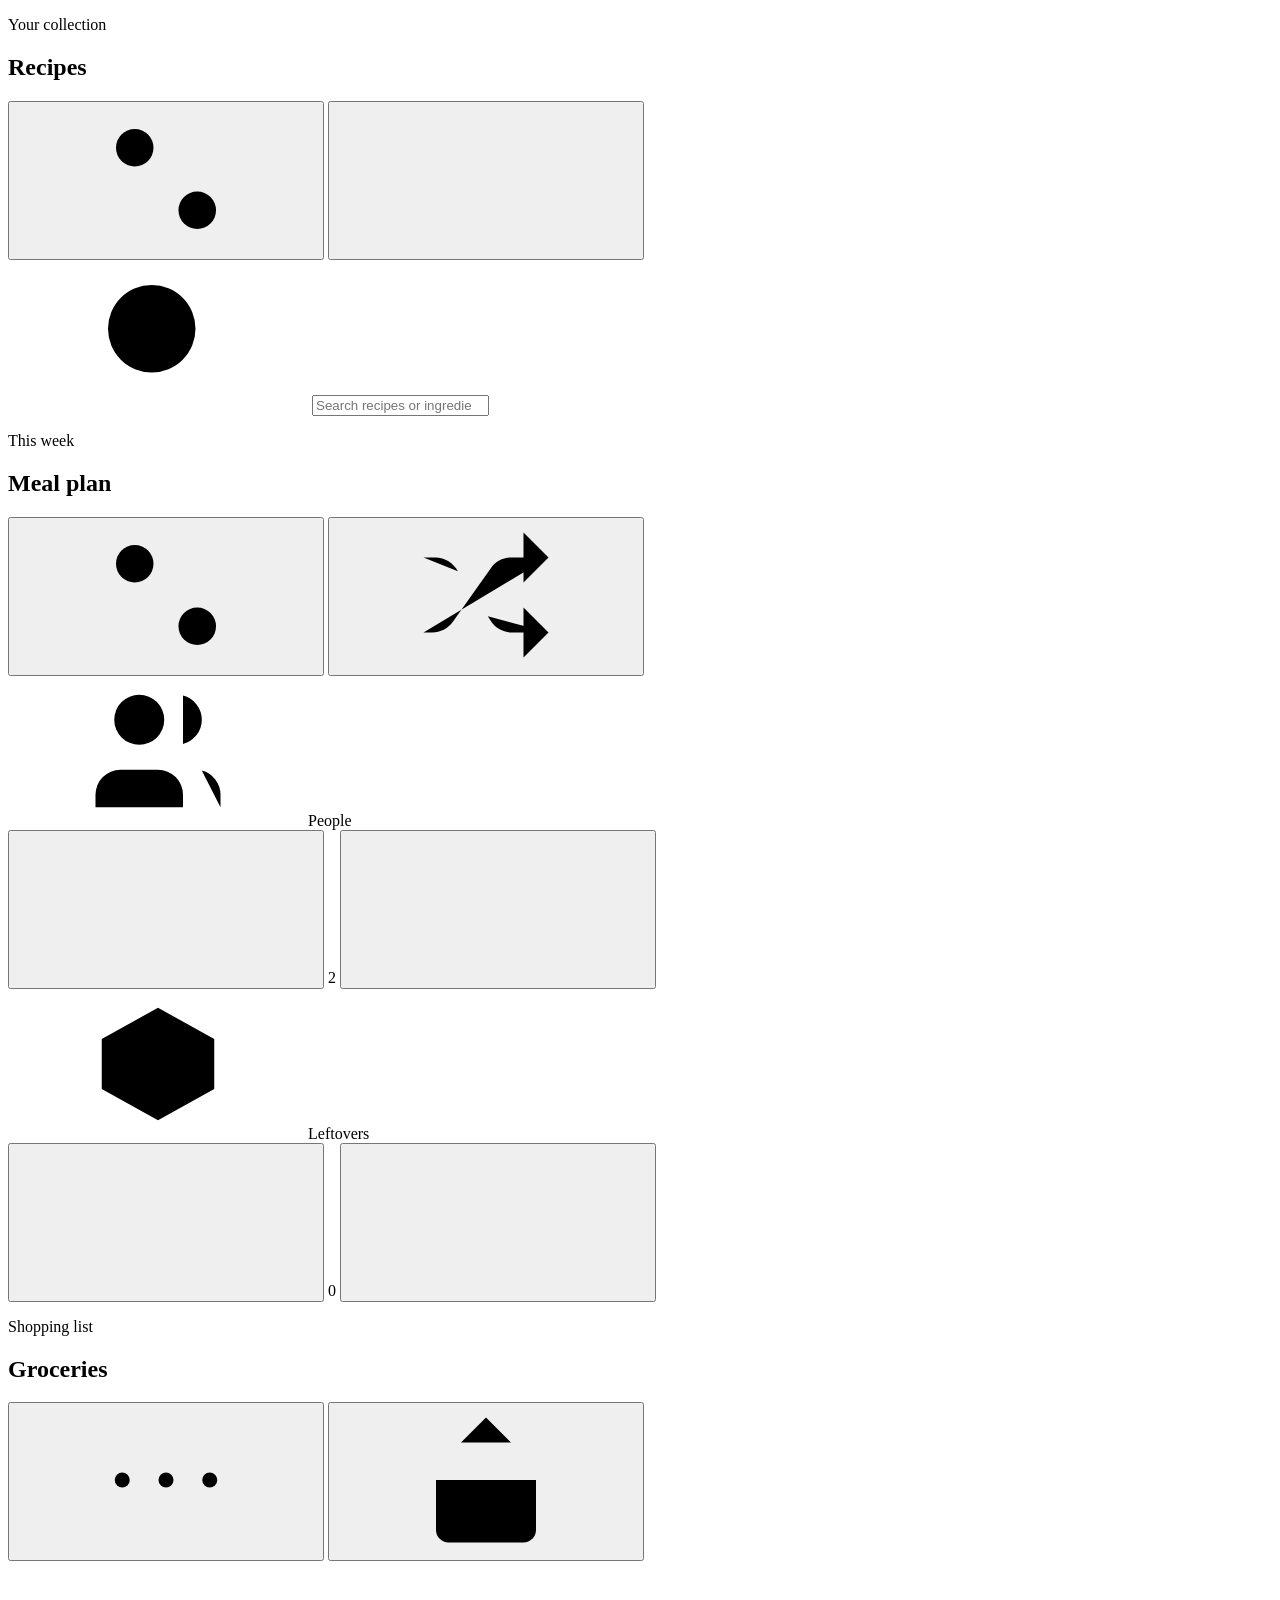
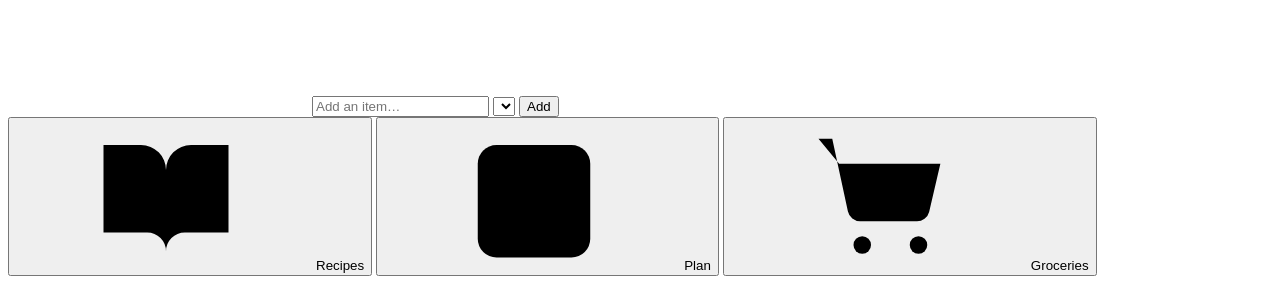
==== meal-planner-v4.0/index.html @ 7a722adb "Meal Planner 4.0: page, manifest, service worker, config" ====
<!doctype html>
<html lang="en">
<head>
<meta charset="utf-8" />
<meta name="viewport" content="width=device-width, initial-scale=1, viewport-fit=cover" />
<meta name="description" content="Weekly meal planner and dynamic grocery list that works offline on your phone." />
<title>Meals</title>

<!-- Installable-app plumbing: lets iOS/Android run this full-screen from the home screen. -->
<link rel="manifest" href="manifest.webmanifest" />
<meta name="theme-color" content="#f7f6f3" media="(prefers-color-scheme: light)" />
<meta name="theme-color" content="#0f0f0e" media="(prefers-color-scheme: dark)" />
<meta name="apple-mobile-web-app-capable" content="yes" />
<meta name="mobile-web-app-capable" content="yes" />
<meta name="apple-mobile-web-app-status-bar-style" content="default" />
<meta name="apple-mobile-web-app-title" content="Meals" />
<link rel="apple-touch-icon" href="icons/apple-touch-icon.png" />
<link rel="icon" href="icons/favicon.svg" type="image/svg+xml" />
<link rel="icon" href="icons/icon-192.png" sizes="192x192" />
<link rel="stylesheet" href="css/styles.css" />
<script>
  // Apply the saved theme before first paint, so dark-mode users never see a white flash.
  try {
    var t = JSON.parse(localStorage.getItem('mealPlanner.ui') || '{}').theme;
    if (t === 'light' || t === 'dark') document.documentElement.dataset.theme = t;
  } catch (e) {}
</script>
</head>
<body>

<!-- Icon set: one sprite, referenced with <use href="#i-name">. Stroke icons, 24px grid. -->
<svg width="0" height="0" style="position:absolute" aria-hidden="true">
  <defs>
    <symbol id="i-plus" viewBox="0 0 24 24"><path d="M5 12h14M12 5v14"/></symbol>
    <symbol id="i-minus" viewBox="0 0 24 24"><path d="M5 12h14"/></symbol>
    <symbol id="i-x" viewBox="0 0 24 24"><path d="M18 6 6 18M6 6l12 12"/></symbol>
    <symbol id="i-check" viewBox="0 0 24 24"><path d="M20 6 9 17l-5-5"/></symbol>
    <symbol id="i-search" viewBox="0 0 24 24"><circle cx="11" cy="11" r="7"/><path d="m20 20-3.5-3.5"/></symbol>
    <symbol id="i-star" viewBox="0 0 24 24"><path d="M12 2.8l2.85 5.78 6.38.93-4.62 4.5 1.09 6.35L12 17.36l-5.7 3 1.09-6.35-4.62-4.5 6.38-.93z"/></symbol>
    <symbol id="i-settings" viewBox="0 0 24 24"><path d="M20 7h-9M14 17H5"/><circle cx="17" cy="17" r="3"/><circle cx="7" cy="7" r="3"/></symbol>
    <symbol id="i-shuffle" viewBox="0 0 24 24"><path d="M2 18h1.4c1.3 0 2.5-.6 3.3-1.7l6.1-8.6c.7-1.1 2-1.7 3.3-1.7H22"/><path d="m18 2 4 4-4 4"/><path d="M2 6h1.9c1.5 0 2.9.9 3.6 2.2"/><path d="M22 18h-5.9c-1.3 0-2.6-.7-3.3-1.8l-.5-.8"/><path d="m18 14 4 4-4 4"/></symbol>
    <symbol id="i-share" viewBox="0 0 24 24"><path d="M4 12v8a2 2 0 0 0 2 2h12a2 2 0 0 0 2-2v-8"/><path d="M16 6l-4-4-4 4"/><path d="M12 2v13"/></symbol>
    <symbol id="i-more" viewBox="0 0 24 24"><circle cx="5" cy="12" r="1.2"/><circle cx="12" cy="12" r="1.2"/><circle cx="19" cy="12" r="1.2"/></symbol>
    <symbol id="i-book" viewBox="0 0 24 24"><path d="M2 4h6a4 4 0 0 1 4 4v13a3 3 0 0 0-3-3H2z"/><path d="M22 4h-6a4 4 0 0 0-4 4v13a3 3 0 0 1 3-3h7z"/></symbol>
    <symbol id="i-calendar" viewBox="0 0 24 24"><rect x="3" y="4" width="18" height="18" rx="3"/><path d="M16 2v4M8 2v4M3 10h18"/></symbol>
    <symbol id="i-cart" viewBox="0 0 24 24"><circle cx="9" cy="20" r="1.4"/><circle cx="18" cy="20" r="1.4"/><path d="M2 3h2.2l2.5 11.6a2 2 0 0 0 2 1.6h9a2 2 0 0 0 2-1.5L21.5 7H5.3"/></symbol>
    <symbol id="i-chevron-down" viewBox="0 0 24 24"><path d="m6 9 6 6 6-6"/></symbol>
    <symbol id="i-chevron-right" viewBox="0 0 24 24"><path d="m9 18 6-6-6-6"/></symbol>
    <symbol id="i-trash" viewBox="0 0 24 24"><path d="M3 6h18M19 6v14a2 2 0 0 1-2 2H7a2 2 0 0 1-2-2V6M8 6V4a2 2 0 0 1 2-2h4a2 2 0 0 1 2 2v2"/></symbol>
    <symbol id="i-edit" viewBox="0 0 24 24"><path d="M17 3a2.85 2.85 0 1 1 4 4L7.5 20.5 2 22l1.5-5.5z"/></symbol>
    <symbol id="i-external" viewBox="0 0 24 24"><path d="M15 3h6v6M10 14 21 3M18 13v6a2 2 0 0 1-2 2H5a2 2 0 0 1-2-2V8a2 2 0 0 1 2-2h6"/></symbol>
    <symbol id="i-play" viewBox="0 0 24 24"><rect x="2" y="5" width="20" height="14" rx="4"/><path d="m10 9 5 3-5 3z"/></symbol>
    <symbol id="i-globe" viewBox="0 0 24 24"><circle cx="12" cy="12" r="10"/><path d="M12 2a14.5 14.5 0 0 0 0 20 14.5 14.5 0 0 0 0-20M2 12h20"/></symbol>
    <symbol id="i-users" viewBox="0 0 24 24"><path d="M16 21v-2a4 4 0 0 0-4-4H6a4 4 0 0 0-4 4v2"/><circle cx="9" cy="7" r="4"/><path d="M22 21v-2a4 4 0 0 0-3-3.87M16 3.13a4 4 0 0 1 0 7.75"/></symbol>
    <symbol id="i-box" viewBox="0 0 24 24"><path d="M21 8 12 3 3 8v8l9 5 9-5z"/><path d="m3 8 9 5 9-5M12 13v8"/></symbol>
    <symbol id="i-copy" viewBox="0 0 24 24"><rect x="8" y="8" width="14" height="14" rx="2"/><path d="M4 16a2 2 0 0 1-2-2V4a2 2 0 0 1 2-2h10a2 2 0 0 1 2 2"/></symbol>
    <symbol id="i-undo" viewBox="0 0 24 24"><path d="M3 12a9 9 0 1 0 9-9 9.75 9.75 0 0 0-6.74 2.74L3 8"/><path d="M3 3v5h5"/></symbol>
    <symbol id="i-eye" viewBox="0 0 24 24"><path d="M2 12s3-7 10-7 10 7 10 7-3 7-10 7S2 12 2 12z"/><circle cx="12" cy="12" r="3"/></symbol>
    <symbol id="i-sun" viewBox="0 0 24 24"><circle cx="12" cy="12" r="4"/><path d="M12 2v2M12 20v2M4.9 4.9l1.4 1.4M17.7 17.7l1.4 1.4M2 12h2M20 12h2M6.3 17.7l-1.4 1.4M19.1 4.9l-1.4 1.4"/></symbol>
    <symbol id="i-download" viewBox="0 0 24 24"><path d="M21 15v4a2 2 0 0 1-2 2H5a2 2 0 0 1-2-2v-4M7 10l5 5 5-5M12 15V3"/></symbol>
    <symbol id="i-upload" viewBox="0 0 24 24"><path d="M21 15v4a2 2 0 0 1-2 2H5a2 2 0 0 1-2-2v-4M17 8l-5-5-5 5M12 3v12"/></symbol>
    <symbol id="i-link" viewBox="0 0 24 24"><path d="M10 13a5 5 0 0 0 7.54.54l3-3a5 5 0 0 0-7.07-7.07l-1.72 1.71"/><path d="M14 11a5 5 0 0 0-7.54-.54l-3 3a5 5 0 0 0 7.07 7.07l1.71-1.71"/></symbol>
    <symbol id="i-arrow-right" viewBox="0 0 24 24"><path d="M5 12h14M12 5l7 7-7 7"/></symbol>
  </defs>
</svg>

<div id="storage-warning" class="banner banner-warn" hidden>
  This browser is blocking storage (private browsing?), so nothing will be saved when you close it.
</div>

<main class="app">

  <!-- ================= RECIPES ================= -->
  <section id="view-recipes" class="view is-active" aria-labelledby="h-recipes">
    <header class="view-head">
      <div class="view-titles">
        <p class="eyebrow" id="recipes-eyebrow">Your collection</p>
        <h1 id="h-recipes">Recipes</h1>
      </div>
      <div class="head-actions">
        <button class="icon-btn" type="button" data-open-settings aria-label="Settings"><svg class="ic"><use href="#i-settings"/></svg></button>
        <button class="icon-btn icon-btn-primary" type="button" id="btn-new-recipe" aria-label="Add a recipe"><svg class="ic"><use href="#i-plus"/></svg></button>
      </div>
    </header>

    <div id="recipes-tools" class="sticky-tools">
      <label class="search">
        <svg class="ic" aria-hidden="true"><use href="#i-search"/></svg>
        <input id="in-search" type="search" placeholder="Search recipes or ingredients" aria-label="Search recipes" autocomplete="off" />
        <button class="search-clear" type="button" aria-label="Clear search" hidden><svg class="ic"><use href="#i-x"/></svg></button>
      </label>
      <div id="catbar" class="chips" role="toolbar" aria-label="Filter by category"></div>
    </div>

    <p id="recipes-count" class="list-caption"></p>
    <div id="recipe-list" class="recipe-list"></div>

    <div id="recipes-empty" class="empty" hidden>
      <div class="empty-art" aria-hidden="true">🥘</div>
      <h2>Start your recipe box</h2>
      <p id="seed-blurb">Load the built-in collection to try the planner straight away, or add your own.</p>
      <div class="stack">
        <button class="btn btn-primary btn-block" type="button" id="btn-seed">Add the built-in recipes</button>
        <button class="btn btn-block" type="button" data-new-recipe>Add my own recipe</button>
      </div>
    </div>
  </section>

  <!-- ================= PLAN ================= -->
  <section id="view-plan" class="view" aria-labelledby="h-plan">
    <header class="view-head">
      <div class="view-titles">
        <p class="eyebrow" id="plan-eyebrow">This week</p>
        <h1 id="h-plan">Meal plan</h1>
      </div>
      <div class="head-actions">
        <button class="icon-btn" type="button" data-open-settings aria-label="Settings"><svg class="ic"><use href="#i-settings"/></svg></button>
        <button class="icon-btn" type="button" id="btn-surprise" aria-label="Pick meals at random"><svg class="ic"><use href="#i-shuffle"/></svg></button>
      </div>
    </header>

    <div class="card portions">
      <div class="portion">
        <span class="portion-label"><svg class="ic ic-sm" aria-hidden="true"><use href="#i-users"/></svg>People</span>
        <div class="stepper" data-stepper="people">
          <button type="button" data-step="-1" aria-label="Fewer people"><svg class="ic"><use href="#i-minus"/></svg></button>
          <output id="out-people" aria-live="polite">2</output>
          <button type="button" data-step="1" aria-label="More people"><svg class="ic"><use href="#i-plus"/></svg></button>
        </div>
      </div>
      <div class="portion">
        <span class="portion-label"><svg class="ic ic-sm" aria-hidden="true"><use href="#i-box"/></svg>Leftovers</span>
        <div class="stepper" data-stepper="extra">
          <button type="button" data-step="-1" aria-label="Fewer spare portions"><svg class="ic"><use href="#i-minus"/></svg></button>
          <output id="out-extra" aria-live="polite">0</output>
          <button type="button" data-step="1" aria-label="More spare portions"><svg class="ic"><use href="#i-plus"/></svg></button>
        </div>
      </div>
      <p class="portions-sum" id="portions-sum"></p>
    </div>

    <div id="plan-days"></div>

    <div id="plan-empty" class="empty empty-compact" hidden>
      <div class="empty-art" aria-hidden="true">🗓️</div>
      <h2>Nothing planned yet</h2>
      <p>Choose a few meals for the week and your grocery list builds itself.</p>
      <div class="stack">
        <button class="btn btn-primary btn-block" type="button" data-open-picker>Choose meals</button>
        <button class="btn btn-block" type="button" data-surprise><svg class="ic ic-sm" aria-hidden="true"><use href="#i-shuffle"/></svg>Surprise me</button>
      </div>
    </div>

    <div id="plan-norecipes" class="empty empty-compact" hidden>
      <div class="empty-art" aria-hidden="true">📖</div>
      <h2>Add some recipes first</h2>
      <p>Your plan is built from the recipes in your collection.</p>
      <button class="btn btn-primary btn-block" type="button" data-go="recipes">Go to recipes</button>
    </div>

    <button class="btn btn-dashed btn-block" type="button" id="btn-add-meals" data-open-picker hidden>
      <svg class="ic ic-sm" aria-hidden="true"><use href="#i-plus"/></svg>Add meals
    </button>

    <button class="cta-card" type="button" id="plan-cta" data-go="list" hidden>
      <span class="cta-icon" aria-hidden="true"><svg class="ic"><use href="#i-cart"/></svg></span>
      <span class="cta-text">
        <span class="cta-title">Grocery list is ready</span>
        <span class="cta-sub" id="plan-cta-sub"></span>
      </span>
      <svg class="ic cta-arrow" aria-hidden="true"><use href="#i-arrow-right"/></svg>
    </button>
  </section>

  <!-- ================= GROCERIES ================= -->
  <section id="view-list" class="view" aria-labelledby="h-list">
    <header class="view-head">
      <div class="view-titles">
        <p class="eyebrow" id="list-eyebrow">Shopping list</p>
        <h1 id="h-list">Groceries</h1>
      </div>
      <div class="head-actions">
        <button class="icon-btn" type="button" id="btn-list-more" aria-label="List options"><svg class="ic"><use href="#i-more"/></svg></button>
        <button class="icon-btn" type="button" id="btn-share" aria-label="Share list"><svg class="ic"><use href="#i-share"/></svg></button>
      </div>
    </header>

    <div id="list-progress" class="card progress-card" hidden>
      <div class="progress-row">
        <div class="ring" id="ring" style="--p:0" role="img" aria-label="Progress">
          <span id="ring-text">0%</span>
        </div>
        <div class="progress-copy">
          <p class="progress-title" id="progress-title"></p>
          <p class="progress-sub" id="progress-sub"></p>
        </div>
      </div>
      <div id="list-legend" class="legend"></div>
    </div>

    <form id="form-quick" class="quick-add" autocomplete="off">
      <svg class="ic" aria-hidden="true"><use href="#i-plus"/></svg>
      <input id="in-quick" type="text" placeholder="Add an item…" aria-label="Add an item to the list" enterkeyhint="done" />
      <select id="in-quick-aisle" aria-label="Aisle"></select>
      <button class="btn btn-primary btn-sm" type="submit">Add</button>
    </form>

    <div id="grocery-list"></div>

    <div id="list-empty" class="empty empty-compact" hidden>
      <div class="empty-art" aria-hidden="true">🛒</div>
      <h2>Your list is empty</h2>
      <p>Plan some meals and every ingredient lands here, merged and sorted by aisle.</p>
      <button class="btn btn-primary btn-block" type="button" data-go="plan">Plan meals</button>
    </div>

    <div id="list-alldone" class="done-banner" hidden>
      <span aria-hidden="true">🎉</span> Everything's in the cart.
      <button class="link" type="button" id="btn-newweek-inline">Start a new week</button>
    </div>
  </section>

</main>

<!-- ================= BOTTOM NAV ================= -->
<nav class="tabbar" aria-label="Main">
  <button class="tab is-active" type="button" data-tab="recipes" aria-current="page">
    <svg class="ic"><use href="#i-book"/></svg><span>Recipes</span>
  </button>
  <button class="tab" type="button" data-tab="plan">
    <span class="tab-icon"><svg class="ic"><use href="#i-calendar"/></svg><span class="badge" id="badge-plan" hidden></span></span><span>Plan</span>
  </button>
  <button class="tab" type="button" data-tab="list">
    <span class="tab-icon"><svg class="ic"><use href="#i-cart"/></svg><span class="badge" id="badge-list" hidden></span></span><span>Groceries</span>
  </button>
</nav>

<!-- ================= SHEETS ================= -->

<!-- Recipe detail -->
<dialog tabindex="-1" id="sheet-recipe" class="sheet" aria-labelledby="rd-title">
  <div class="sheet-grab" aria-hidden="true"></div>
  <div class="sheet-body" id="rd-body"></div>
</dialog>

<!-- Add / edit recipe -->
<dialog tabindex="-1" id="sheet-edit" class="sheet sheet-tall" aria-labelledby="ed-heading">
  <div class="sheet-grab" aria-hidden="true"></div>
  <header class="sheet-head">
    <button class="link" type="button" data-close>Cancel</button>
    <h2 id="ed-heading">New recipe</h2>
    <button class="link link-strong" type="submit" form="form-recipe" id="ed-save">Save</button>
  </header>
  <div class="sheet-body">
    <div class="segmented" id="ed-mode" role="tablist" aria-label="How to add">
      <button type="button" class="is-on" data-mode="url" role="tab" aria-selected="true"><svg class="ic ic-sm" aria-hidden="true"><use href="#i-link"/></svg>From a link</button>
      <button type="button" data-mode="manual" role="tab" aria-selected="false"><svg class="ic ic-sm" aria-hidden="true"><use href="#i-edit"/></svg>Type it in</button>
    </div>

    <form id="form-url" class="stack" autocomplete="off">
      <div class="field">
        <label for="in-url">Recipe link</label>
        <input id="in-url" type="url" inputmode="url" placeholder="https://www.allrecipes.com/recipe/…" />
        <p class="hint">Works on most recipe sites. We'll pull the name, servings and ingredients for you to check.</p>
      </div>
      <button class="btn btn-primary btn-block" type="submit" id="btn-fetch">Get the recipe</button>
      <div id="url-status" class="banner" hidden></div>
    </form>

    <form id="form-recipe" class="stack" autocomplete="off" hidden>
      <div id="ed-note" class="banner banner-ok" hidden></div>
      <div class="field">
        <label for="ed-title">Name</label>
        <input id="ed-title" type="text" placeholder="Garlic butter chicken" required />
      </div>
      <div class="field-row">
        <div class="field">
          <label for="ed-category">Category</label>
          <select id="ed-category"></select>
        </div>
        <div class="field field-narrow">
          <label for="ed-servings">Serves</label>
          <input id="ed-servings" type="number" min="1" max="100" step="1" value="4" inputmode="numeric" required />
        </div>
      </div>
      <div class="field">
        <label for="ed-description">Description <span class="opt">optional</span></label>
        <input id="ed-description" type="text" placeholder="One line about this meal" />
      </div>
      <div class="field">
        <label for="ed-main">Ingredients <span class="opt">one per line</span></label>
        <textarea id="ed-main" rows="8" placeholder="1 lb ground beef&#10;2 cloves garlic, minced&#10;1 yellow onion, diced" required></textarea>
      </div>
      <div class="field">
        <label for="ed-seasonings">Seasonings &amp; sauces <span class="opt">optional, one per line</span></label>
        <textarea id="ed-seasonings" rows="4" placeholder="1 tsp kosher salt&#10;3 tbsp soy sauce"></textarea>
        <label class="toggle-row" id="ed-autosort-row">
          <span>Move salt, spices and sauces here automatically</span>
          <input id="ed-autosort" type="checkbox" class="switch" checked />
        </label>
      </div>
      <div class="field">
        <label for="ed-url">Link to the original <span class="opt">optional</span></label>
        <input id="ed-url" type="url" inputmode="url" placeholder="https://…" />
      </div>
      <button class="btn btn-danger-ghost btn-block" type="button" id="ed-delete" hidden>
        <svg class="ic ic-sm" aria-hidden="true"><use href="#i-trash"/></svg>Delete recipe
      </button>
    </form>
  </div>
</dialog>

<!-- Meal picker -->
<dialog tabindex="-1" id="sheet-picker" class="sheet sheet-tall" aria-labelledby="pk-heading">
  <div class="sheet-grab" aria-hidden="true"></div>
  <header class="sheet-head">
    <span></span>
    <h2 id="pk-heading">Choose meals</h2>
    <span></span>
  </header>
  <div class="sheet-body sheet-body-flush">
    <div class="picker-tools">
      <label class="search">
        <svg class="ic" aria-hidden="true"><use href="#i-search"/></svg>
        <input id="pk-search" type="search" placeholder="Search recipes" aria-label="Search recipes" autocomplete="off" />
      </label>
      <div id="pk-catbar" class="chips" role="toolbar" aria-label="Filter by category"></div>
    </div>
    <div id="pk-list" class="pick-list"></div>
  </div>
  <footer class="sheet-foot">
    <span id="pk-count" class="pk-count"></span>
    <button class="btn btn-primary" type="button" data-close>Done</button>
  </footer>
</dialog>

<!-- Surprise me -->
<dialog tabindex="-1" id="sheet-surprise" class="sheet" aria-labelledby="sp-heading">
  <div class="sheet-grab" aria-hidden="true"></div>
  <div class="sheet-body stack">
    <div class="sheet-hero">
      <div class="hero-icon" aria-hidden="true"><svg class="ic"><use href="#i-shuffle"/></svg></div>
      <h2 id="sp-heading">Surprise me</h2>
      <p class="muted">We'll pick meals at random. This replaces the current plan.</p>
    </div>
    <div class="setting-row">
      <span>How many meals</span>
      <div class="stepper" data-stepper="random">
        <button type="button" data-step="-1" aria-label="Fewer meals"><svg class="ic"><use href="#i-minus"/></svg></button>
        <output id="out-random">5</output>
        <button type="button" data-step="1" aria-label="More meals"><svg class="ic"><use href="#i-plus"/></svg></button>
      </div>
    </div>
    <div class="field">
      <label for="sp-from">Pick from</label>
      <select id="sp-from"></select>
    </div>
    <button class="btn btn-primary btn-block" type="button" id="btn-do-surprise">Pick my meals</button>
    <button class="btn btn-ghost btn-block" type="button" data-close>Cancel</button>
  </div>
</dialog>

<!-- Grocery list options -->
<dialog tabindex="-1" id="sheet-listmore" class="sheet" aria-label="List options">
  <div class="sheet-grab" aria-hidden="true"></div>
  <div class="sheet-body">
    <div class="menu">
      <label class="menu-item">
        <svg class="ic" aria-hidden="true"><use href="#i-eye"/></svg>
        <span class="menu-text">Hide items in the cart</span>
        <input type="checkbox" class="switch" id="opt-hide-done" />
      </label>
      <label class="menu-item" id="row-wake">
        <svg class="ic" aria-hidden="true"><use href="#i-sun"/></svg>
        <span class="menu-text">Keep screen on while shopping</span>
        <input type="checkbox" class="switch" id="opt-wake" />
      </label>
    </div>
    <div class="menu">
      <button class="menu-item" type="button" id="btn-copy"><svg class="ic" aria-hidden="true"><use href="#i-copy"/></svg><span class="menu-text">Copy list as text</span></button>
      <button class="menu-item" type="button" id="btn-uncheck"><svg class="ic" aria-hidden="true"><use href="#i-undo"/></svg><span class="menu-text">Untick everything</span></button>
    </div>
    <div class="menu">
      <button class="menu-item menu-danger" type="button" id="btn-reset"><svg class="ic" aria-hidden="true"><use href="#i-calendar"/></svg><span class="menu-text">Start a new week</span></button>
    </div>
    <p class="hint center">Ticks save instantly, so you can lock your phone mid-shop.</p>
  </div>
</dialog>

<!-- Settings -->
<dialog tabindex="-1" id="sheet-settings" class="sheet" aria-labelledby="st-heading">
  <div class="sheet-grab" aria-hidden="true"></div>
  <header class="sheet-head">
    <span></span>
    <h2 id="st-heading">Settings</h2>
    <button class="link link-strong" type="button" data-close>Done</button>
  </header>
  <div class="sheet-body">
    <p class="menu-label">Appearance</p>
    <div class="segmented" id="theme-pick" role="radiogroup" aria-label="Theme">
      <button type="button" data-theme-val="system" role="radio">Auto</button>
      <button type="button" data-theme-val="light" role="radio">Light</button>
      <button type="button" data-theme-val="dark" role="radio">Dark</button>
    </div>

    <div id="seed-more">
      <p class="menu-label">Recipes</p>
      <div class="menu">
        <button class="menu-item" type="button" id="btn-seed-more"><svg class="ic" aria-hidden="true"><use href="#i-book"/></svg><span class="menu-text">Add missing built-in recipes<small id="seed-more-text"></small></span></button>
      </div>
    </div>

    <p class="menu-label">Backup</p>
    <div class="menu">
      <button class="menu-item" type="button" id="btn-export"><svg class="ic" aria-hidden="true"><use href="#i-download"/></svg><span class="menu-text">Save a backup file<small>Keep it safe or move to a new phone</small></span></button>
      <button class="menu-item" type="button" id="btn-import"><svg class="ic" aria-hidden="true"><use href="#i-upload"/></svg><span class="menu-text">Restore from backup</span></button>
    </div>
    <input id="file-import" type="file" accept="application/json,.json" hidden />
    <div id="backup-status" class="banner" hidden></div>

    <div class="menu">
      <button class="menu-item menu-danger" type="button" id="btn-wipe"><svg class="ic" aria-hidden="true"><use href="#i-trash"/></svg><span class="menu-text">Delete everything on this device</span></button>
    </div>

    <p class="hint center" id="app-version">Meals · version 4.0<br />Everything is stored on this device only.</p>
  </div>
</dialog>

<!-- Confirm -->
<dialog id="confirm" class="alert" aria-labelledby="confirm-title">
  <h2 id="confirm-title"></h2>
  <p id="confirm-text"></p>
  <div class="alert-actions">
    <button class="btn" type="button" id="confirm-no">Cancel</button>
    <button class="btn btn-danger" type="button" id="confirm-yes">Delete</button>
  </div>
</dialog>

<div id="toast" class="toast" role="status" aria-live="polite" hidden>
  <span id="toast-text"></span>
  <button type="button" class="toast-action" id="toast-action" hidden>Undo</button>
</div>

<script type="module" src="js/app.js"></script>
</body>
</html>
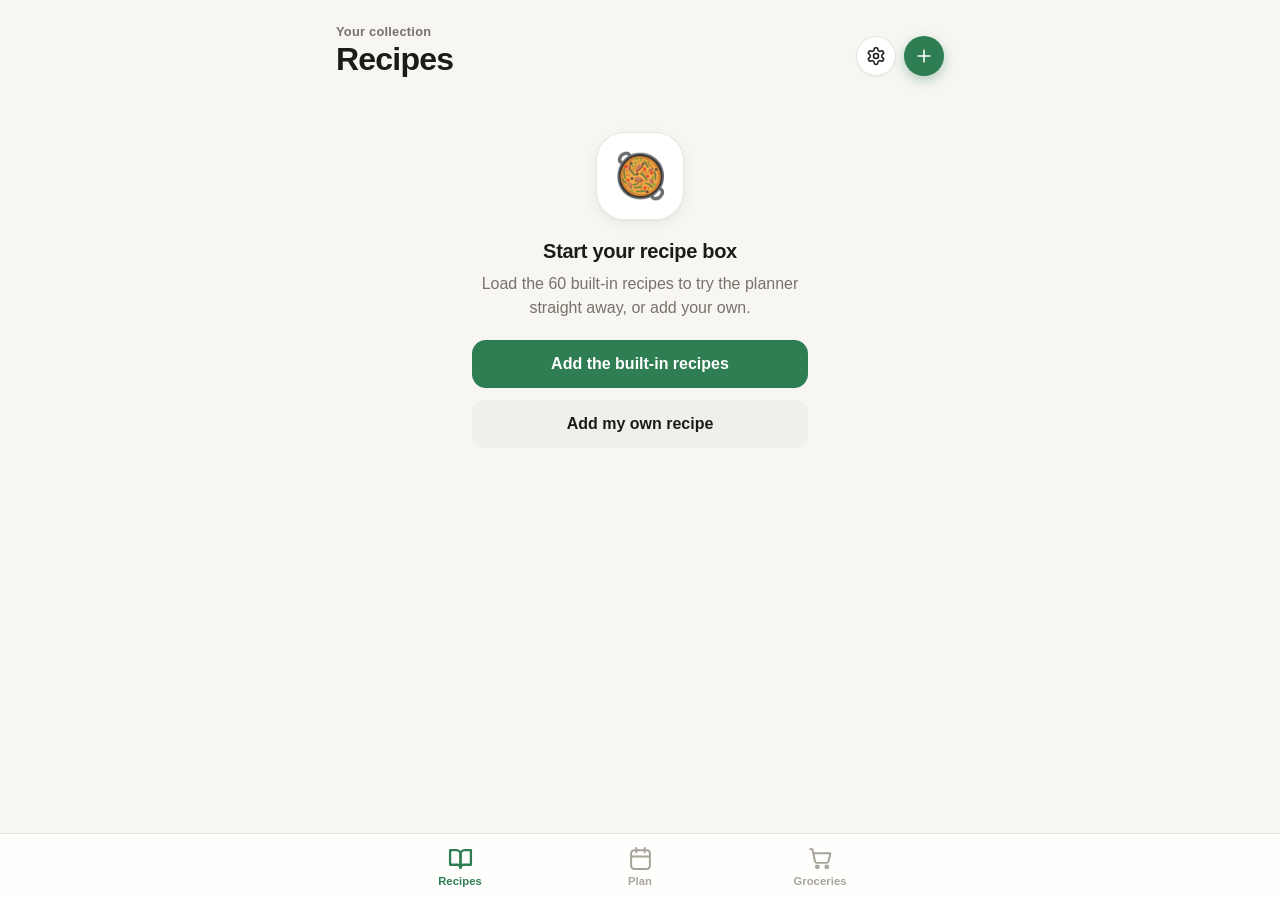
==== commit 910d95e3: "Meal Planner 4.1: settings fixes, new-week flow, reliable updates (page, sw, readme)" ====
--- a/meal-planner-v4.0/index.html
+++ b/meal-planner-v4.0/index.html
@@ -17,7 +17,7 @@
 <link rel="apple-touch-icon" href="icons/apple-touch-icon.png" />
 <link rel="icon" href="icons/favicon.svg" type="image/svg+xml" />
 <link rel="icon" href="icons/icon-192.png" sizes="192x192" />
-<link rel="stylesheet" href="css/styles.css" />
+<link rel="stylesheet" href="css/styles.css?v=4.1" />
 <script>
   // Apply the saved theme before first paint, so dark-mode users never see a white flash.
   try {
@@ -37,7 +37,9 @@
     <symbol id="i-check" viewBox="0 0 24 24"><path d="M20 6 9 17l-5-5"/></symbol>
     <symbol id="i-search" viewBox="0 0 24 24"><circle cx="11" cy="11" r="7"/><path d="m20 20-3.5-3.5"/></symbol>
     <symbol id="i-star" viewBox="0 0 24 24"><path d="M12 2.8l2.85 5.78 6.38.93-4.62 4.5 1.09 6.35L12 17.36l-5.7 3 1.09-6.35-4.62-4.5 6.38-.93z"/></symbol>
-    <symbol id="i-settings" viewBox="0 0 24 24"><path d="M20 7h-9M14 17H5"/><circle cx="17" cy="17" r="3"/><circle cx="7" cy="7" r="3"/></symbol>
+    <symbol id="i-settings" viewBox="0 0 24 24"><path d="M12.22 2h-.44a2 2 0 0 0-2 2v.18a2 2 0 0 1-1 1.73l-.43.25a2 2 0 0 1-2 0l-.15-.08a2 2 0 0 0-2.73.73l-.22.38a2 2 0 0 0 .73 2.73l.15.1a2 2 0 0 1 1 1.72v.51a2 2 0 0 1-1 1.74l-.15.09a2 2 0 0 0-.73 2.73l.22.38a2 2 0 0 0 2.73.73l.15-.08a2 2 0 0 1 2 0l.43.25a2 2 0 0 1 1 1.73V20a2 2 0 0 0 2 2h.44a2 2 0 0 0 2-2v-.18a2 2 0 0 1 1-1.73l.43-.25a2 2 0 0 1 2 0l.15.08a2 2 0 0 0 2.73-.73l.22-.39a2 2 0 0 0-.73-2.73l-.15-.08a2 2 0 0 1-1-1.74v-.5a2 2 0 0 1 1-1.74l.15-.09a2 2 0 0 0 .73-2.73l-.22-.38a2 2 0 0 0-2.73-.73l-.15.08a2 2 0 0 1-2 0l-.43-.25a2 2 0 0 1-1-1.73V4a2 2 0 0 0-2-2z"/><circle cx="12" cy="12" r="3"/></symbol>
+    <symbol id="i-refresh" viewBox="0 0 24 24"><path d="M3 12a9 9 0 0 1 9-9 9.75 9.75 0 0 1 6.74 2.74L21 8"/><path d="M21 3v5h-5"/><path d="M21 12a9 9 0 0 1-9 9 9.75 9.75 0 0 1-6.74-2.74L3 16"/><path d="M8 16H3v5"/></symbol>
+    <symbol id="i-phone" viewBox="0 0 24 24"><rect x="5" y="2" width="14" height="20" rx="3"/><path d="M12 18h.01"/></symbol>
     <symbol id="i-shuffle" viewBox="0 0 24 24"><path d="M2 18h1.4c1.3 0 2.5-.6 3.3-1.7l6.1-8.6c.7-1.1 2-1.7 3.3-1.7H22"/><path d="m18 2 4 4-4 4"/><path d="M2 6h1.9c1.5 0 2.9.9 3.6 2.2"/><path d="M22 18h-5.9c-1.3 0-2.6-.7-3.3-1.8l-.5-.8"/><path d="m18 14 4 4-4 4"/></symbol>
     <symbol id="i-share" viewBox="0 0 24 24"><path d="M4 12v8a2 2 0 0 0 2 2h12a2 2 0 0 0 2-2v-8"/><path d="M16 6l-4-4-4 4"/><path d="M12 2v13"/></symbol>
     <symbol id="i-more" viewBox="0 0 24 24"><circle cx="5" cy="12" r="1.2"/><circle cx="12" cy="12" r="1.2"/><circle cx="19" cy="12" r="1.2"/></symbol>
@@ -170,6 +172,11 @@
       </span>
       <svg class="ic cta-arrow" aria-hidden="true"><use href="#i-arrow-right"/></svg>
     </button>
+
+    <button class="newweek-link" type="button" data-new-week id="plan-newweek" hidden>
+      <svg class="ic ic-sm" aria-hidden="true"><use href="#i-refresh"/></svg>
+      Done shopping? <strong>Start a new week</strong>
+    </button>
   </section>
 
   <!-- ================= GROCERIES ================= -->
@@ -180,8 +187,9 @@
         <h1 id="h-list">Groceries</h1>
       </div>
       <div class="head-actions">
+        <button class="icon-btn" type="button" data-open-settings aria-label="Settings"><svg class="ic"><use href="#i-settings"/></svg></button>
+        <button class="icon-btn" type="button" id="btn-share" aria-label="Share list"><svg class="ic"><use href="#i-share"/></svg></button>
         <button class="icon-btn" type="button" id="btn-list-more" aria-label="List options"><svg class="ic"><use href="#i-more"/></svg></button>
-        <button class="icon-btn" type="button" id="btn-share" aria-label="Share list"><svg class="ic"><use href="#i-share"/></svg></button>
       </div>
     </header>
 
@@ -216,7 +224,7 @@
 
     <div id="list-alldone" class="done-banner" hidden>
       <span aria-hidden="true">🎉</span> Everything's in the cart.
-      <button class="link" type="button" id="btn-newweek-inline">Start a new week</button>
+      <button class="btn btn-primary btn-block" type="button" data-new-week>Start a new week</button>
     </div>
   </section>
 
@@ -381,14 +389,14 @@
       <button class="menu-item" type="button" id="btn-uncheck"><svg class="ic" aria-hidden="true"><use href="#i-undo"/></svg><span class="menu-text">Untick everything</span></button>
     </div>
     <div class="menu">
-      <button class="menu-item menu-danger" type="button" id="btn-reset"><svg class="ic" aria-hidden="true"><use href="#i-calendar"/></svg><span class="menu-text">Start a new week</span></button>
+      <button class="menu-item" type="button" data-new-week><svg class="ic" aria-hidden="true"><use href="#i-refresh"/></svg><span class="menu-text">Start a new week<small>Clear the plan and list, keep your recipes</small></span></button>
     </div>
     <p class="hint center">Ticks save instantly, so you can lock your phone mid-shop.</p>
   </div>
 </dialog>
 
 <!-- Settings -->
-<dialog tabindex="-1" id="sheet-settings" class="sheet" aria-labelledby="st-heading">
+<dialog tabindex="-1" id="sheet-settings" class="sheet sheet-tall" aria-labelledby="st-heading">
   <div class="sheet-grab" aria-hidden="true"></div>
   <header class="sheet-head">
     <span></span>
@@ -396,6 +404,11 @@
     <button class="link link-strong" type="button" data-close>Done</button>
   </header>
   <div class="sheet-body">
+    <p class="menu-label">This week</p>
+    <div class="menu">
+      <button class="menu-item" type="button" data-new-week><svg class="ic" aria-hidden="true"><use href="#i-refresh"/></svg><span class="menu-text">Start a new week<small id="st-week-text">Clear the plan and list, keep your recipes</small></span><svg class="ic chev" aria-hidden="true"><use href="#i-chevron-right"/></svg></button>
+    </div>
+
     <p class="menu-label">Appearance</p>
     <div class="segmented" id="theme-pick" role="radiogroup" aria-label="Theme">
       <button type="button" data-theme-val="system" role="radio">Auto</button>
@@ -412,17 +425,50 @@
 
     <p class="menu-label">Backup</p>
     <div class="menu">
-      <button class="menu-item" type="button" id="btn-export"><svg class="ic" aria-hidden="true"><use href="#i-download"/></svg><span class="menu-text">Save a backup file<small>Keep it safe or move to a new phone</small></span></button>
-      <button class="menu-item" type="button" id="btn-import"><svg class="ic" aria-hidden="true"><use href="#i-upload"/></svg><span class="menu-text">Restore from backup</span></button>
-    </div>
-    <input id="file-import" type="file" accept="application/json,.json" hidden />
+      <button class="menu-item" type="button" id="btn-export"><svg class="ic" aria-hidden="true"><use href="#i-download"/></svg><span class="menu-text">Save a backup<small>Send it to yourself to keep your recipes safe</small></span></button>
+      <button class="menu-item" type="button" id="btn-import"><svg class="ic" aria-hidden="true"><use href="#i-upload"/></svg><span class="menu-text">Restore from a backup<small>Replaces what's on this device</small></span></button>
+    </div>
+    <input id="file-import" type="file" accept="application/json,.json,text/plain" hidden />
     <div id="backup-status" class="banner" hidden></div>
 
-    <div class="menu">
-      <button class="menu-item menu-danger" type="button" id="btn-wipe"><svg class="ic" aria-hidden="true"><use href="#i-trash"/></svg><span class="menu-text">Delete everything on this device</span></button>
-    </div>
-
-    <p class="hint center" id="app-version">Meals · version 4.0<br />Everything is stored on this device only.</p>
+    <div id="install-tip" hidden>
+      <p class="menu-label">Install</p>
+      <div class="tip">
+        <svg class="ic" aria-hidden="true"><use href="#i-phone"/></svg>
+        <p id="install-text"></p>
+      </div>
+    </div>
+
+    <p class="menu-label">Danger zone</p>
+    <div class="menu">
+      <button class="menu-item menu-danger" type="button" id="btn-wipe"><svg class="ic" aria-hidden="true"><use href="#i-trash"/></svg><span class="menu-text">Delete everything on this device<small>Recipes, favorites, plan and list</small></span></button>
+    </div>
+
+    <p class="hint center" id="app-version">Meals · version 4.1<br />Everything is stored on this device only.</p>
+  </div>
+</dialog>
+
+<!-- Start a new week -->
+<dialog tabindex="-1" id="sheet-newweek" class="sheet" aria-labelledby="nw-heading">
+  <div class="sheet-grab" aria-hidden="true"></div>
+  <div class="sheet-body stack">
+    <div class="sheet-hero">
+      <div class="hero-icon" aria-hidden="true"><svg class="ic"><use href="#i-refresh"/></svg></div>
+      <h2 id="nw-heading">Start a new week</h2>
+      <p class="muted">Every tick is cleared. Your recipes, favorites and people settings stay.</p>
+    </div>
+    <div class="menu" id="nw-options">
+      <label class="menu-item" id="nw-meals-row">
+        <span class="menu-text">Clear this week's meals<small id="nw-meals-text"></small></span>
+        <input type="checkbox" class="switch" id="nw-meals" checked />
+      </label>
+      <label class="menu-item" id="nw-added-row">
+        <span class="menu-text">Clear items I added<small id="nw-added-text"></small></span>
+        <input type="checkbox" class="switch" id="nw-added" checked />
+      </label>
+    </div>
+    <button class="btn btn-primary btn-block" type="button" id="btn-do-newweek">Start fresh</button>
+    <button class="btn btn-ghost btn-block" type="button" data-close>Cancel</button>
   </div>
 </dialog>
 
@@ -436,11 +482,16 @@
   </div>
 </dialog>
 
-<div id="toast" class="toast" role="status" aria-live="polite" hidden>
+<div id="toast" class="toast" role="status" aria-live="polite" popover="manual" hidden>
   <span id="toast-text"></span>
   <button type="button" class="toast-action" id="toast-action" hidden>Undo</button>
 </div>
 
-<script type="module" src="js/app.js"></script>
+<!-- Placeholders for controls removed in 4.1. If a phone's old offline copy
+     of 4.0's script runs once against this page during the update, it finds
+     these instead of crashing, and the next launch runs 4.1 normally. -->
+<div hidden aria-hidden="true"><button id="btn-reset" type="button"></button><button id="btn-newweek-inline" type="button"></button></div>
+
+<script type="module" src="js/app.js?v=4.1"></script>
 </body>
 </html>
--- a/meal-planner-v4.0/css/styles.css
+++ b/meal-planner-v4.0/css/styles.css
@@ -0,0 +1,1365 @@
+/* ==========================================================================
+   Meals 4.0 — mobile-first styles.
+
+   Palette: warm stone neutrals carry the interface (food reads better on warm
+   greys than on cold ones), with one herb-green accent for anything you can
+   act on and for "done". The eight --series-* slots identify recipes on the
+   grocery list; they are validated for colour-vision deficiency against each
+   mode's surface, and every chip also carries a number, so colour is never
+   the only cue.
+
+   Layout: one column, max 640px, a bottom tab bar within thumb reach, and
+   slide-up sheets (<dialog>) for anything secondary.
+   ========================================================================== */
+
+:root {
+  color-scheme: light;
+
+  --bg: #f7f6f3;
+  --surface: #ffffff;
+  --surface-2: #f1efea;
+  --surface-3: #e8e5de;
+  --border: #e7e4dd;
+  --border-strong: #d6d2c8;
+
+  --text: #1c1b19;
+  --text-2: #45423c;
+  --muted: #77736a;
+  --faint: #a8a398;
+
+  --accent: #2f7d52;
+  --accent-strong: #256843;
+  --accent-text: #ffffff;
+  --accent-soft: #e6f2ea;
+  --accent-ink: #1f5d3b;
+
+  --star: #e2a10b;
+  --danger: #c43d2f;
+  --danger-soft: #fbece9;
+  --warn-soft: #fdf5e2;
+  --warn-ink: #7a5300;
+
+  --scrim: rgba(28, 27, 25, 0.36);
+  --tabbar-bg: rgba(255, 255, 255, 0.86);
+
+  --series-1: #2a78d6;
+  --series-2: #eb6834;
+  --series-3: #1baf7a;
+  --series-4: #eda100;
+  --series-5: #e87ba4;
+  --series-6: #008300;
+  --series-7: #4a3aa7;
+  --series-8: #e34948;
+
+  --tile-l: 93%;
+  --tile-s: 62%;
+
+  --r-sm: 10px;
+  --r: 14px;
+  --r-lg: 20px;
+  --r-xl: 28px;
+  --shadow-sm: 0 1px 2px rgba(40, 35, 25, 0.06);
+  --shadow: 0 1px 2px rgba(40, 35, 25, 0.05), 0 4px 14px rgba(40, 35, 25, 0.06);
+  --shadow-lg: 0 10px 40px rgba(40, 35, 25, 0.18);
+
+  --safe-top: env(safe-area-inset-top, 0px);
+  --safe-bottom: env(safe-area-inset-bottom, 0px);
+  --tabbar-h: 64px;
+  --ease: cubic-bezier(0.2, 0.8, 0.2, 1);
+}
+
+/* Dark: chosen, not inverted. Shadows give way to borders and lifted surfaces. */
+@media (prefers-color-scheme: dark) {
+  :root:not([data-theme='light']) {
+    color-scheme: dark;
+    --bg: #0f0f0e;
+    --surface: #1a1a18;
+    --surface-2: #242421;
+    --surface-3: #2f2e2a;
+    --border: #2b2a27;
+    --border-strong: #3a3934;
+    --text: #f4f3ef;
+    --text-2: #d6d3cb;
+    --muted: #a19d94;
+    --faint: #6f6b63;
+    --accent: #5cc48a;
+    --accent-strong: #74d39e;
+    --accent-text: #0b1a11;
+    --accent-soft: #17281e;
+    --accent-ink: #8fdcb0;
+    --star: #f2b630;
+    --danger: #f07b6e;
+    --danger-soft: #2c1714;
+    --warn-soft: #2a2210;
+    --warn-ink: #f0c869;
+    --scrim: rgba(0, 0, 0, 0.6);
+    --tabbar-bg: rgba(22, 22, 20, 0.84);
+    --series-1: #3987e5;
+    --series-2: #d95926;
+    --series-3: #199e70;
+    --series-4: #c98500;
+    --series-5: #d55181;
+    --series-6: #008300;
+    --series-7: #9085e9;
+    --series-8: #e66767;
+    --tile-l: 19%;
+    --tile-s: 28%;
+    --shadow-sm: none;
+    --shadow: none;
+    --shadow-lg: 0 10px 40px rgba(0, 0, 0, 0.5);
+  }
+}
+:root[data-theme='dark'] {
+  color-scheme: dark;
+  --bg: #0f0f0e;
+  --surface: #1a1a18;
+  --surface-2: #242421;
+  --surface-3: #2f2e2a;
+  --border: #2b2a27;
+  --border-strong: #3a3934;
+  --text: #f4f3ef;
+  --text-2: #d6d3cb;
+  --muted: #a19d94;
+  --faint: #6f6b63;
+  --accent: #5cc48a;
+  --accent-strong: #74d39e;
+  --accent-text: #0b1a11;
+  --accent-soft: #17281e;
+  --accent-ink: #8fdcb0;
+  --star: #f2b630;
+  --danger: #f07b6e;
+  --danger-soft: #2c1714;
+  --warn-soft: #2a2210;
+  --warn-ink: #f0c869;
+  --scrim: rgba(0, 0, 0, 0.6);
+  --tabbar-bg: rgba(22, 22, 20, 0.84);
+  --series-1: #3987e5;
+  --series-2: #d95926;
+  --series-3: #199e70;
+  --series-4: #c98500;
+  --series-5: #d55181;
+  --series-6: #008300;
+  --series-7: #9085e9;
+  --series-8: #e66767;
+  --tile-l: 19%;
+  --tile-s: 28%;
+  --shadow-sm: none;
+  --shadow: none;
+  --shadow-lg: 0 10px 40px rgba(0, 0, 0, 0.5);
+}
+
+/* ------------------------------------------------------------------ base */
+
+* { box-sizing: border-box; }
+[hidden] { display: none !important; }
+html { -webkit-text-size-adjust: 100%; -webkit-tap-highlight-color: transparent; }
+
+body {
+  margin: 0;
+  background: var(--bg);
+  color: var(--text);
+  font: 16px/1.5 -apple-system, BlinkMacSystemFont, 'SF Pro Text', 'Segoe UI', Roboto,
+        'Helvetica Neue', Arial, sans-serif;
+  -webkit-font-smoothing: antialiased;
+  overscroll-behavior-y: none;
+}
+
+h1, h2, h3, p { margin: 0; }
+button, input, select, textarea { font: inherit; color: inherit; }
+button { cursor: pointer; }
+a { color: var(--accent); }
+
+:focus-visible {
+  outline: 2px solid var(--accent);
+  outline-offset: 2px;
+  border-radius: 6px;
+}
+
+.ic {
+  width: 22px;
+  height: 22px;
+  flex: none;
+  fill: none;
+  stroke: currentColor;
+  stroke-width: 1.9;
+  stroke-linecap: round;
+  stroke-linejoin: round;
+}
+.ic-sm { width: 18px; height: 18px; }
+
+.muted { color: var(--muted); }
+.center { text-align: center; }
+.stack { display: grid; grid-template-columns: minmax(0, 1fr); gap: 12px; }
+
+/* ---------------------------------------------------------------- layout */
+
+.app {
+  max-width: 640px;
+  margin: 0 auto;
+  padding: calc(var(--safe-top) + 8px) 16px calc(var(--tabbar-h) + var(--safe-bottom) + 28px);
+}
+
+.view { display: none; }
+.view.is-active { display: block; animation: view-in 0.24s var(--ease); }
+@keyframes view-in {
+  from { opacity: 0; transform: translateY(6px); }
+  to { opacity: 1; transform: none; }
+}
+
+.view-head {
+  display: flex;
+  align-items: flex-end;
+  justify-content: space-between;
+  gap: 12px;
+  padding: 14px 0 14px;
+}
+.eyebrow {
+  font-size: 0.8rem;
+  font-weight: 600;
+  letter-spacing: 0.02em;
+  color: var(--muted);
+}
+.view-head h1 {
+  font-size: 2rem;
+  line-height: 1.15;
+  font-weight: 750;
+  letter-spacing: -0.025em;
+}
+.head-actions { display: flex; gap: 8px; padding-bottom: 2px; }
+
+.icon-btn {
+  display: inline-grid;
+  place-items: center;
+  width: 40px;
+  height: 40px;
+  border-radius: 50%;
+  border: 0;
+  background: var(--surface);
+  color: var(--text);
+  box-shadow: var(--shadow-sm), inset 0 0 0 1px var(--border);
+  transition: transform 0.15s var(--ease), background 0.15s;
+}
+.icon-btn:active { transform: scale(0.92); }
+.icon-btn .ic { width: 20px; height: 20px; }
+.icon-btn-primary {
+  background: var(--accent);
+  color: var(--accent-text);
+  box-shadow: 0 4px 12px color-mix(in srgb, var(--accent) 35%, transparent);
+}
+
+/* --------------------------------------------------------------- buttons */
+
+.btn {
+  display: inline-flex;
+  align-items: center;
+  justify-content: center;
+  gap: 8px;
+  min-height: 48px;
+  padding: 0 20px;
+  border-radius: var(--r);
+  border: 0;
+  background: var(--surface-2);
+  color: var(--text);
+  font-weight: 600;
+  font-size: 1rem;
+  transition: transform 0.12s var(--ease), background 0.15s, opacity 0.15s;
+}
+.btn:active { transform: scale(0.98); }
+.btn:disabled { opacity: 0.55; pointer-events: none; }
+.btn-primary { background: var(--accent); color: var(--accent-text); }
+.btn-primary:active { background: var(--accent-strong); }
+.btn-danger { background: var(--danger); color: #fff; }
+.btn-ghost { background: transparent; color: var(--muted); }
+.btn-danger-ghost { background: var(--danger-soft); color: var(--danger); }
+.btn-block { width: 100%; }
+.btn-sm { min-height: 36px; padding: 0 14px; font-size: 0.9rem; border-radius: var(--r-sm); }
+.btn-dashed {
+  background: transparent;
+  border: 1.5px dashed var(--border-strong);
+  color: var(--accent);
+  margin-top: 4px;
+}
+
+.link {
+  border: 0;
+  background: none;
+  padding: 8px 4px;
+  color: var(--accent);
+  font-weight: 500;
+  font-size: 1rem;
+}
+.link-strong { font-weight: 650; }
+
+/* ----------------------------------------------------------------- cards */
+
+.card {
+  background: var(--surface);
+  border-radius: var(--r-lg);
+  padding: 16px;
+  box-shadow: var(--shadow-sm), inset 0 0 0 1px var(--border);
+  margin-bottom: 16px;
+}
+
+/* ---------------------------------------------------------------- search */
+
+.sticky-tools {
+  position: sticky;
+  top: 0;
+  z-index: 5;
+  margin: 0 -16px;
+  padding: calc(var(--safe-top) + 8px) 16px 10px;
+  margin-top: calc(-1 * var(--safe-top) - 8px);
+  background: linear-gradient(var(--bg) 82%, transparent);
+}
+
+.search {
+  display: flex;
+  align-items: center;
+  gap: 8px;
+  height: 44px;
+  padding: 0 6px 0 12px;
+  background: var(--surface);
+  border-radius: var(--r);
+  box-shadow: inset 0 0 0 1px var(--border);
+  color: var(--muted);
+}
+.search:focus-within { box-shadow: inset 0 0 0 1.5px var(--accent); }
+.search input {
+  flex: 1;
+  min-width: 0;
+  height: 100%;
+  border: 0;
+  background: none;
+  outline: none;
+  color: var(--text);
+  font-size: 1rem;
+}
+.search input::-webkit-search-cancel-button { display: none; }
+.search-clear {
+  display: grid;
+  place-items: center;
+  width: 32px;
+  height: 32px;
+  border: 0;
+  border-radius: 50%;
+  background: var(--surface-2);
+  color: var(--muted);
+}
+.search-clear .ic { width: 16px; height: 16px; }
+
+/* ----------------------------------------------------------------- chips */
+
+.chips {
+  display: flex;
+  gap: 8px;
+  overflow-x: auto;
+  margin: 10px -16px 0;
+  padding: 2px 16px;
+  scrollbar-width: none;
+  scroll-snap-type: x proximity;
+}
+.chips::-webkit-scrollbar { display: none; }
+.chip {
+  flex: none;
+  display: inline-flex;
+  align-items: center;
+  gap: 6px;
+  height: 36px;
+  padding: 0 14px;
+  border-radius: 999px;
+  word-spacing: 2px;
+  border: 0;
+  background: var(--surface);
+  box-shadow: inset 0 0 0 1px var(--border);
+  color: var(--text-2);
+  font-size: 0.9rem;
+  font-weight: 550;
+  white-space: nowrap;
+  scroll-snap-align: start;
+  transition: background 0.15s, color 0.15s;
+}
+.chip .count { color: var(--faint); font-weight: 500; font-variant-numeric: tabular-nums; }
+.chip.is-on { background: var(--text); color: var(--bg); box-shadow: none; }
+.chip.is-on .count { color: color-mix(in srgb, var(--bg) 60%, transparent); }
+.chip .ic { width: 15px; height: 15px; }
+.chip-star .ic { fill: var(--star); stroke: var(--star); }
+
+.list-caption {
+  font-size: 0.82rem;
+  color: var(--muted);
+  margin: 6px 2px 10px;
+}
+
+/* --------------------------------------------------------- recipe cards */
+
+.recipe-list { display: grid; grid-template-columns: minmax(0, 1fr); gap: 10px; }
+
+.r-card {
+  position: relative;
+  display: flex;
+  align-items: center;
+  gap: 14px;
+  padding: 12px 12px 12px 12px;
+  background: var(--surface);
+  border-radius: var(--r-lg);
+  box-shadow: var(--shadow-sm), inset 0 0 0 1px var(--border);
+  text-align: left;
+  width: 100%;
+  border: 0;
+  transition: transform 0.15s var(--ease);
+}
+.r-card:active { transform: scale(0.985); }
+.r-open {
+  position: absolute;
+  inset: 0;
+  border: 0;
+  background: none;
+  border-radius: inherit;
+  z-index: 0;
+}
+.r-card > :not(.r-open) { position: relative; z-index: 1; pointer-events: none; }
+.r-card > .r-add { pointer-events: auto; }
+
+.tile {
+  flex: none;
+  display: grid;
+  place-items: center;
+  width: 56px;
+  height: 56px;
+  border-radius: 16px;
+  font-size: 28px;
+  line-height: 1;
+  background: hsl(var(--hue, 30) var(--tile-s) var(--tile-l));
+}
+.tile-lg { width: 72px; height: 72px; border-radius: 22px; font-size: 38px; }
+
+.r-main { flex: 1; min-width: 0; }
+.r-title {
+  display: flex;
+  align-items: center;
+  gap: 6px;
+  font-weight: 650;
+  font-size: 1rem;
+  line-height: 1.3;
+  letter-spacing: -0.01em;
+}
+.r-title .t { overflow: hidden; text-overflow: ellipsis; white-space: nowrap; }
+.r-title .ic { width: 14px; height: 14px; fill: var(--star); stroke: var(--star); }
+.r-desc {
+  margin-top: 2px;
+  font-size: 0.875rem;
+  line-height: 1.35;
+  color: var(--muted);
+  display: -webkit-box;
+  -webkit-line-clamp: 1;
+  -webkit-box-orient: vertical;
+  overflow: hidden;
+}
+.r-meta {
+  margin-top: 5px;
+  overflow: hidden;
+  text-overflow: ellipsis;
+  white-space: nowrap;
+  font-size: 0.78rem;
+  color: var(--faint);
+  font-weight: 500;
+}
+
+.r-add {
+  flex: none;
+  display: grid;
+  place-items: center;
+  width: 40px;
+  height: 40px;
+  border-radius: 50%;
+  border: 0;
+  background: var(--surface-2);
+  color: var(--text-2);
+  transition: background 0.15s, color 0.15s, transform 0.15s var(--ease);
+}
+.r-add:active { transform: scale(0.88); }
+.r-add .ic { width: 20px; height: 20px; }
+.r-add.is-on { background: var(--accent); color: var(--accent-text); }
+
+/* --------------------------------------------------------------- empty */
+
+.empty {
+  text-align: center;
+  padding: 40px 12px 8px;
+  max-width: 360px;
+  margin: 0 auto;
+}
+.empty-compact { padding-top: 20px; }
+.empty-art {
+  width: 88px;
+  height: 88px;
+  margin: 0 auto 16px;
+  display: grid;
+  place-items: center;
+  font-size: 44px;
+  border-radius: 28px;
+  background: var(--surface);
+  box-shadow: var(--shadow), inset 0 0 0 1px var(--border);
+}
+.empty h2 { font-size: 1.25rem; font-weight: 700; letter-spacing: -0.015em; }
+.empty p { color: var(--muted); margin: 6px 0 20px; }
+
+/* ---------------------------------------------------------------- plan */
+
+.portions {
+  display: grid;
+  grid-template-columns: 1fr 1fr;
+  gap: 12px 16px;
+}
+.portion { display: grid; gap: 8px; }
+.portion-label {
+  display: inline-flex;
+  align-items: center;
+  gap: 6px;
+  font-size: 0.82rem;
+  font-weight: 600;
+  color: var(--muted);
+}
+.portions-sum {
+  grid-column: 1 / -1;
+  padding-top: 12px;
+  border-top: 1px solid var(--border);
+  font-size: 0.9rem;
+  color: var(--text-2);
+}
+.portions-sum strong { color: var(--text); font-weight: 650; }
+
+.stepper {
+  display: inline-flex;
+  align-items: center;
+  justify-content: space-between;
+  height: 44px;
+  border-radius: 999px;
+  background: var(--surface-2);
+  padding: 3px;
+  min-width: 128px;
+}
+.stepper button {
+  display: grid;
+  place-items: center;
+  width: 38px;
+  height: 38px;
+  border: 0;
+  border-radius: 50%;
+  background: var(--surface);
+  box-shadow: var(--shadow-sm);
+  color: var(--text);
+}
+.stepper button:active { transform: scale(0.9); }
+.stepper button:disabled { opacity: 0.35; }
+.stepper button .ic { width: 18px; height: 18px; }
+.stepper output {
+  min-width: 36px;
+  text-align: center;
+  font-weight: 700;
+  font-size: 1.1rem;
+  font-variant-numeric: tabular-nums;
+}
+
+.day-group { margin-bottom: 18px; }
+.day-head {
+  display: flex;
+  align-items: baseline;
+  justify-content: space-between;
+  margin: 0 4px 8px;
+}
+.day-name {
+  font-size: 0.8rem;
+  font-weight: 700;
+  letter-spacing: 0.06em;
+  text-transform: uppercase;
+  color: var(--muted);
+}
+.day-name.is-today { color: var(--accent); }
+.day-count { font-size: 0.78rem; color: var(--faint); }
+
+.meal-list {
+  background: var(--surface);
+  border-radius: var(--r-lg);
+  box-shadow: var(--shadow-sm), inset 0 0 0 1px var(--border);
+  overflow: hidden;
+}
+.meal {
+  display: flex;
+  align-items: center;
+  gap: 12px;
+  padding: 10px 8px 10px 12px;
+  min-height: 68px;
+}
+.meal + .meal { border-top: 1px solid var(--border); }
+.meal .tile { width: 44px; height: 44px; border-radius: 13px; font-size: 22px; position: relative; }
+.meal-main { flex: 1; min-width: 0; display: grid; gap: 4px; }
+.meal-open {
+  display: block;
+  width: 100%;
+  border: 0;
+  background: none;
+  text-align: left;
+  padding: 0;
+  font-weight: 620;
+  overflow: hidden;
+  text-overflow: ellipsis;
+  white-space: nowrap;
+}
+.meal-sub { display: flex; align-items: center; gap: 8px; min-width: 0; }
+.meal-meta { font-size: 0.8rem; color: var(--muted); overflow: hidden; text-overflow: ellipsis; white-space: nowrap; }
+.num {
+  position: absolute;
+  right: -5px;
+  bottom: -5px;
+  display: grid;
+  place-items: center;
+  min-width: 20px;
+  height: 20px;
+  padding: 0 5px;
+  border-radius: 999px;
+  background: var(--tag-color, var(--muted));
+  color: #fff;
+  font-size: 0.7rem;
+  font-weight: 750;
+  box-shadow: 0 0 0 2px var(--surface);
+  font-variant-numeric: tabular-nums;
+}
+.day-select {
+  appearance: none;
+  -webkit-appearance: none;
+  flex: none;
+  height: 26px;
+  padding: 0 24px 0 9px;
+  border-radius: 999px;
+  border: 0;
+  background: var(--surface-2) url("data:image/svg+xml,%3Csvg xmlns='http://www.w3.org/2000/svg' width='12' height='12' viewBox='0 0 24 24' fill='none' stroke='%2377736a' stroke-width='2.5' stroke-linecap='round' stroke-linejoin='round'%3E%3Cpath d='m6 9 6 6 6-6'/%3E%3C/svg%3E") no-repeat right 9px center;
+  color: var(--text-2);
+  font-size: 0.78rem;
+  font-weight: 650;
+}
+.day-select.is-set { background-color: var(--accent-soft); color: var(--accent-ink); }
+.meal-remove {
+  display: grid;
+  place-items: center;
+  width: 36px;
+  height: 36px;
+  border: 0;
+  border-radius: 50%;
+  background: none;
+  color: var(--faint);
+}
+.meal-remove .ic { width: 18px; height: 18px; }
+
+.cta-card {
+  display: flex;
+  align-items: center;
+  gap: 14px;
+  width: 100%;
+  margin-top: 16px;
+  padding: 16px;
+  border: 0;
+  border-radius: var(--r-lg);
+  background: var(--accent);
+  color: var(--accent-text);
+  text-align: left;
+  box-shadow: 0 6px 20px color-mix(in srgb, var(--accent) 30%, transparent);
+}
+.cta-card:active { transform: scale(0.99); }
+.cta-icon {
+  display: grid;
+  place-items: center;
+  width: 44px;
+  height: 44px;
+  border-radius: 14px;
+  background: color-mix(in srgb, var(--accent-text) 16%, transparent);
+}
+.cta-text { flex: 1; display: grid; }
+.cta-title { font-weight: 700; }
+.cta-sub { font-size: 0.85rem; opacity: 0.85; }
+
+/* ------------------------------------------------------------ groceries */
+
+.progress-card { padding: 16px; }
+.progress-row { display: flex; align-items: center; gap: 16px; }
+.ring {
+  --p: 0;
+  flex: none;
+  width: 64px;
+  height: 64px;
+  border-radius: 50%;
+  display: grid;
+  place-items: center;
+  background:
+    radial-gradient(closest-side, var(--surface) 76%, transparent 78% 100%),
+    conic-gradient(var(--accent) calc(var(--p) * 1%), var(--surface-3) 0);
+  transition: --p 0.4s;
+}
+.ring span { font-size: 0.85rem; font-weight: 750; font-variant-numeric: tabular-nums; }
+.progress-title { font-size: 1.1rem; font-weight: 700; letter-spacing: -0.01em; }
+.progress-sub { font-size: 0.85rem; color: var(--muted); }
+
+.legend {
+  display: flex;
+  gap: 6px;
+  overflow-x: auto;
+  margin: 14px -16px -2px;
+  padding: 0 16px 2px;
+  scrollbar-width: none;
+}
+.legend::-webkit-scrollbar { display: none; }
+.tag {
+  flex: none;
+  display: inline-flex;
+  align-items: center;
+  gap: 6px;
+  height: 28px;
+  padding: 0 10px 0 4px;
+  border-radius: 999px;
+  background: var(--surface-2);
+  font-size: 0.8rem;
+  font-weight: 550;
+  color: var(--text-2);
+  white-space: nowrap;
+}
+.tag-num, .src-num {
+  display: inline-grid;
+  place-items: center;
+  min-width: 20px;
+  height: 20px;
+  padding: 0 5px;
+  border-radius: 999px;
+  background: var(--tag-color, var(--muted));
+  color: #fff;
+  font-size: 0.7rem;
+  font-weight: 750;
+  font-variant-numeric: tabular-nums;
+}
+.src-num { min-width: 18px; height: 18px; font-size: 0.66rem; padding: 0 4px; }
+.src-num-extra { background: var(--surface-3); color: var(--text-2); }
+
+.quick-add {
+  display: flex;
+  align-items: center;
+  gap: 8px;
+  height: 52px;
+  padding: 0 6px 0 14px;
+  margin-bottom: 18px;
+  background: var(--surface);
+  border-radius: var(--r);
+  box-shadow: var(--shadow-sm), inset 0 0 0 1px var(--border);
+  color: var(--accent);
+}
+.quick-add:focus-within { box-shadow: inset 0 0 0 1.5px var(--accent); }
+.quick-add input {
+  flex: 1;
+  min-width: 0;
+  height: 100%;
+  border: 0;
+  outline: none;
+  background: none;
+  color: var(--text);
+  font-size: 1rem;
+}
+.quick-add select {
+  appearance: none;
+  -webkit-appearance: none;
+  flex: none;
+  width: 76px;
+  height: 36px;
+  border: 0;
+  padding: 0 10px;
+  text-align: center;
+  border-radius: var(--r-sm);
+  background: var(--surface-2);
+  color: var(--muted);
+  font-size: 0.82rem;
+  font-weight: 600;
+  text-overflow: ellipsis;
+}
+
+.aisle { margin-bottom: 14px; }
+.aisle > summary {
+  list-style: none;
+  display: flex;
+  align-items: center;
+  gap: 10px;
+  padding: 6px 4px 8px;
+  cursor: pointer;
+}
+.aisle > summary::-webkit-details-marker { display: none; }
+.aisle-emoji { font-size: 18px; }
+.aisle-name { flex: 1; font-weight: 700; font-size: 1rem; letter-spacing: -0.01em; }
+.aisle-count {
+  font-size: 0.78rem;
+  font-weight: 600;
+  color: var(--muted);
+  font-variant-numeric: tabular-nums;
+}
+.aisle.is-cleared .aisle-count { color: var(--accent); }
+.aisle-chev { color: var(--faint); width: 18px; height: 18px; transition: transform 0.2s var(--ease); }
+.aisle:not([open]) .aisle-chev { transform: rotate(-90deg); }
+
+.aisle-items {
+  background: var(--surface);
+  border-radius: var(--r-lg);
+  box-shadow: var(--shadow-sm), inset 0 0 0 1px var(--border);
+  overflow: hidden;
+}
+.gi {
+  display: flex;
+  align-items: flex-start;
+  gap: 12px;
+  padding: 13px 10px 13px 14px;
+  min-height: 56px;
+  cursor: pointer;
+  position: relative;
+  transition: background 0.15s;
+}
+.gi + .gi { border-top: 1px solid var(--border); }
+.gi:active { background: var(--surface-2); }
+.gi input { position: absolute; opacity: 0; pointer-events: none; }
+.gi-box {
+  flex: none;
+  display: grid;
+  place-items: center;
+  width: 26px;
+  height: 26px;
+  margin-top: 1px;
+  border-radius: 50%;
+  box-shadow: inset 0 0 0 2px var(--border-strong);
+  color: transparent;
+  transition: background 0.18s, box-shadow 0.18s, transform 0.18s var(--ease);
+}
+.gi-box .ic { width: 16px; height: 16px; stroke-width: 3; }
+.gi input:focus-visible + .gi-box { outline: 2px solid var(--accent); outline-offset: 2px; }
+.gi.is-done .gi-box {
+  background: var(--accent);
+  box-shadow: none;
+  color: var(--accent-text);
+  animation: pop 0.25s var(--ease);
+}
+@keyframes pop { 50% { transform: scale(1.18); } }
+.gi-text { flex: 1; min-width: 0; display: grid; gap: 2px; }
+.gi-line { display: flex; flex-wrap: wrap; align-items: center; gap: 4px 8px; line-height: 1.35; }
+.gi-name { font-weight: 560; }
+.gi-amount { color: var(--muted); font-size: 0.9rem; font-variant-numeric: tabular-nums; }
+.gi-srcs { display: inline-flex; gap: 3px; }
+.gi-note { font-size: 0.8rem; color: var(--faint); }
+.gi.is-done .gi-name { color: var(--faint); text-decoration: line-through; text-decoration-thickness: 1.5px; }
+.gi.is-done .gi-amount, .gi.is-done .gi-srcs { opacity: 0.45; }
+.gi-remove {
+  flex: none;
+  display: grid;
+  place-items: center;
+  width: 32px;
+  height: 32px;
+  margin: -3px 0;
+  border: 0;
+  border-radius: 50%;
+  background: none;
+  color: var(--faint);
+}
+.gi-remove .ic { width: 16px; height: 16px; }
+
+.done-banner {
+  text-align: center;
+  padding: 18px;
+  border-radius: var(--r-lg);
+  background: var(--accent-soft);
+  color: var(--accent-ink);
+  font-weight: 600;
+}
+.done-banner .link { display: block; margin: 4px auto 0; color: var(--accent-ink); text-decoration: underline; }
+
+/* --------------------------------------------------------------- tab bar */
+
+.tabbar {
+  position: fixed;
+  left: 0;
+  right: 0;
+  bottom: 0;
+  z-index: 20;
+  display: flex;
+  justify-content: center;
+  gap: 0;
+  padding: 6px 8px calc(var(--safe-bottom) + 6px);
+  background: var(--tabbar-bg);
+  backdrop-filter: saturate(1.6) blur(20px);
+  -webkit-backdrop-filter: saturate(1.6) blur(20px);
+  border-top: 1px solid var(--border);
+}
+.tab {
+  flex: 1;
+  max-width: 180px;
+  display: flex;
+  flex-direction: column;
+  align-items: center;
+  gap: 2px;
+  padding: 6px 0 4px;
+  border: 0;
+  background: none;
+  color: var(--faint);
+  font-size: 0.7rem;
+  font-weight: 600;
+  letter-spacing: 0.01em;
+  transition: color 0.15s;
+}
+.tab .ic { width: 25px; height: 25px; }
+.tab.is-active { color: var(--accent); }
+.tab.is-active .ic { stroke-width: 2.2; }
+.tab-icon { position: relative; display: inline-grid; }
+.badge {
+  position: absolute;
+  top: -4px;
+  right: -10px;
+  min-width: 18px;
+  height: 18px;
+  padding: 0 5px;
+  border-radius: 999px;
+  background: var(--danger);
+  color: #fff;
+  font-size: 0.66rem;
+  font-weight: 750;
+  line-height: 18px;
+  text-align: center;
+  box-shadow: 0 0 0 2px var(--bg);
+  font-variant-numeric: tabular-nums;
+}
+.badge.badge-quiet { background: var(--text); color: var(--bg); }
+
+/* ----------------------------------------------------------------- sheets */
+
+dialog { color: var(--text); }
+dialog:focus { outline: none; }
+dialog::backdrop {
+  background: var(--scrim);
+  animation: fade-in 0.2s ease;
+}
+@keyframes fade-in { from { opacity: 0; } }
+
+.sheet {
+  position: fixed;
+  inset: auto 0 0 0;
+  margin: 0 auto;
+  width: 100%;
+  max-width: 640px;
+  max-height: calc(100dvh - var(--safe-top) - 24px);
+  padding: 0;
+  border: 0;
+  border-radius: var(--r-xl) var(--r-xl) 0 0;
+  background: var(--bg);
+  box-shadow: var(--shadow-lg);
+  overflow: hidden;
+  display: none;
+  flex-direction: column;
+}
+.sheet[open] { display: flex; animation: sheet-up 0.32s var(--ease); }
+.sheet.is-closing { animation: sheet-down 0.22s ease forwards; }
+.sheet.is-closing::backdrop { animation: fade-out 0.22s ease forwards; }
+@keyframes sheet-up { from { transform: translateY(100%); } }
+@keyframes sheet-down { to { transform: translateY(100%); } }
+@keyframes fade-out { to { opacity: 0; } }
+.sheet-tall { height: calc(100dvh - var(--safe-top) - 24px); }
+
+.sheet-grab {
+  flex: none;
+  width: 40px;
+  height: 5px;
+  margin: 8px auto 0;
+  border-radius: 999px;
+  background: var(--border-strong);
+}
+.sheet-head {
+  flex: none;
+  display: grid;
+  grid-template-columns: 1fr auto 1fr;
+  align-items: center;
+  padding: 4px 12px 8px;
+}
+.sheet-head > :first-child { justify-self: start; }
+.sheet-head > :last-child { justify-self: end; }
+.sheet-head h2 { font-size: 1.02rem; font-weight: 700; }
+.sheet-body {
+  flex: 1;
+  overflow-y: auto;
+  overscroll-behavior: contain;
+  padding: 8px 16px calc(var(--safe-bottom) + 24px);
+}
+.sheet-body-flush { padding: 0; display: flex; flex-direction: column; }
+.sheet-foot {
+  flex: none;
+  display: flex;
+  align-items: center;
+  justify-content: space-between;
+  gap: 12px;
+  padding: 12px 16px calc(var(--safe-bottom) + 12px);
+  border-top: 1px solid var(--border);
+  background: var(--surface);
+}
+.pk-count { font-weight: 600; color: var(--text-2); }
+
+@media (min-width: 700px) {
+  .sheet {
+    inset: 0;
+    margin: auto;
+    max-width: 560px;
+    max-height: min(820px, calc(100dvh - 64px));
+    border-radius: var(--r-xl);
+  }
+  .sheet-tall { height: min(820px, calc(100dvh - 64px)); }
+  .sheet[open] { animation: pop-in 0.24s var(--ease); }
+  .sheet.is-closing { animation: fade-out 0.16s ease forwards; }
+  .sheet-grab { display: none; }
+  .sheet-head { padding-top: 12px; }
+  @keyframes pop-in { from { opacity: 0; transform: scale(0.96); } }
+}
+
+.sheet-hero { text-align: center; padding: 12px 0 4px; }
+.sheet-hero h2 { font-size: 1.35rem; font-weight: 750; letter-spacing: -0.02em; margin-top: 10px; }
+.sheet-hero p { margin-top: 4px; }
+.hero-icon {
+  display: inline-grid;
+  place-items: center;
+  width: 56px;
+  height: 56px;
+  border-radius: 18px;
+  background: var(--accent-soft);
+  color: var(--accent);
+}
+.hero-icon .ic { width: 28px; height: 28px; }
+
+/* --- recipe detail --- */
+.rd-hero { display: flex; gap: 16px; align-items: center; padding: 12px 0 4px; }
+.rd-hero h2 { font-size: 1.45rem; font-weight: 750; letter-spacing: -0.02em; line-height: 1.2; }
+.rd-cat { font-size: 0.82rem; font-weight: 600; color: var(--muted); margin-top: 2px; }
+.rd-desc { color: var(--text-2); margin: 12px 0 0; }
+.rd-actions { display: grid; grid-template-columns: 1fr auto auto; gap: 8px; margin: 18px 0 8px; }
+.rd-actions .btn { min-height: 48px; }
+.rd-icon-btn { width: 48px; padding: 0; }
+.rd-icon-btn.is-star .ic { fill: var(--star); stroke: var(--star); }
+
+.section-head {
+  display: flex;
+  align-items: center;
+  justify-content: space-between;
+  gap: 12px;
+  margin: 22px 0 10px;
+}
+.section-head h3 { font-size: 1.05rem; font-weight: 700; letter-spacing: -0.01em; }
+.section-head .stepper { min-width: 0; height: 38px; }
+.section-head .stepper button { width: 32px; height: 32px; }
+.section-head .stepper output { min-width: 64px; font-size: 0.92rem; }
+
+.ing-card {
+  background: var(--surface);
+  border-radius: var(--r-lg);
+  box-shadow: var(--shadow-sm), inset 0 0 0 1px var(--border);
+  padding: 4px 16px;
+}
+.ing-sub {
+  font-size: 0.74rem;
+  font-weight: 700;
+  letter-spacing: 0.06em;
+  text-transform: uppercase;
+  color: var(--faint);
+  padding: 14px 0 4px;
+}
+.ing-list { list-style: none; margin: 0; padding: 0; }
+.ing-list li {
+  display: flex;
+  gap: 12px;
+  padding: 9px 0;
+  border-bottom: 1px solid var(--border);
+  font-size: 0.95rem;
+}
+.ing-list li:last-child { border-bottom: 0; }
+.ing-list li::before {
+  content: '';
+  flex: none;
+  width: 6px;
+  height: 6px;
+  margin-top: 9px;
+  border-radius: 50%;
+  background: var(--accent);
+  opacity: 0.6;
+}
+
+.link-list { display: grid; gap: 8px; }
+.link-row {
+  display: flex;
+  align-items: center;
+  gap: 12px;
+  padding: 12px 14px;
+  border-radius: var(--r);
+  background: var(--surface);
+  box-shadow: inset 0 0 0 1px var(--border);
+  color: var(--text);
+  text-decoration: none;
+  font-weight: 560;
+}
+.link-row .ic:first-child { color: var(--accent); }
+.link-row span { flex: 1; }
+.link-row .ic:last-child { color: var(--faint); width: 16px; height: 16px; }
+
+/* --- forms --- */
+.segmented {
+  display: flex;
+  padding: 3px;
+  border-radius: 12px;
+  background: var(--surface-3);
+  margin-bottom: 18px;
+}
+.segmented button {
+  flex: 1;
+  display: inline-flex;
+  align-items: center;
+  justify-content: center;
+  gap: 6px;
+  height: 36px;
+  border: 0;
+  border-radius: 9px;
+  background: none;
+  color: var(--muted);
+  font-size: 0.9rem;
+  font-weight: 600;
+  transition: background 0.15s, color 0.15s;
+}
+.segmented button.is-on { background: var(--surface); color: var(--text); box-shadow: var(--shadow-sm); }
+
+.field { display: grid; gap: 6px; }
+.field-row { display: flex; gap: 12px; }
+.field-row .field { flex: 1; }
+.field-row .field-narrow { flex: 0 0 96px; }
+.field label { font-size: 0.85rem; font-weight: 600; color: var(--text-2); }
+.opt { font-weight: 450; color: var(--faint); }
+.field input[type='text'],
+.field input[type='url'],
+.field input[type='number'],
+.field select,
+.field textarea {
+  width: 100%;
+  min-height: 48px;
+  padding: 12px 14px;
+  border-radius: var(--r);
+  border: 0;
+  background: var(--surface);
+  box-shadow: inset 0 0 0 1px var(--border);
+  font-size: 1rem;
+  outline: none;
+  transition: box-shadow 0.15s;
+}
+.field select {
+  appearance: none;
+  -webkit-appearance: none;
+  background: var(--surface) url("data:image/svg+xml,%3Csvg xmlns='http://www.w3.org/2000/svg' width='14' height='14' viewBox='0 0 24 24' fill='none' stroke='%2377736a' stroke-width='2.5' stroke-linecap='round' stroke-linejoin='round'%3E%3Cpath d='m6 9 6 6 6-6'/%3E%3C/svg%3E") no-repeat right 14px center;
+  padding-right: 36px;
+}
+.field textarea { resize: vertical; line-height: 1.5; }
+.field input:focus, .field select:focus, .field textarea:focus { box-shadow: inset 0 0 0 1.5px var(--accent); }
+.hint { font-size: 0.82rem; color: var(--muted); }
+
+.toggle-row {
+  display: flex;
+  align-items: center;
+  justify-content: space-between;
+  gap: 12px;
+  padding-top: 4px;
+  font-size: 0.88rem !important;
+  font-weight: 500 !important;
+  color: var(--muted) !important;
+  cursor: pointer;
+}
+
+.switch {
+  appearance: none;
+  -webkit-appearance: none;
+  flex: none;
+  position: relative;
+  width: 46px;
+  height: 28px;
+  margin: 0;
+  border-radius: 999px;
+  background: var(--surface-3);
+  transition: background 0.2s;
+  cursor: pointer;
+}
+.switch::after {
+  content: '';
+  position: absolute;
+  top: 2px;
+  left: 2px;
+  width: 24px;
+  height: 24px;
+  border-radius: 50%;
+  background: #fff;
+  box-shadow: 0 1px 3px rgba(0, 0, 0, 0.25);
+  transition: transform 0.2s var(--ease);
+}
+.switch:checked { background: var(--accent); }
+.switch:checked::after { transform: translateX(18px); }
+
+.setting-row {
+  display: flex;
+  align-items: center;
+  justify-content: space-between;
+  gap: 12px;
+  padding: 10px 14px 10px 16px;
+  border-radius: var(--r);
+  background: var(--surface);
+  box-shadow: inset 0 0 0 1px var(--border);
+  font-weight: 560;
+}
+
+/* --- menus (settings, list options) --- */
+.menu-label {
+  font-size: 0.78rem;
+  font-weight: 700;
+  letter-spacing: 0.05em;
+  text-transform: uppercase;
+  color: var(--muted);
+  margin: 22px 4px 8px;
+}
+.menu-label:first-child { margin-top: 8px; }
+.menu {
+  background: var(--surface);
+  border-radius: var(--r-lg);
+  box-shadow: inset 0 0 0 1px var(--border);
+  overflow: hidden;
+  margin-bottom: 12px;
+}
+.menu-item {
+  display: flex;
+  align-items: center;
+  gap: 14px;
+  width: 100%;
+  min-height: 54px;
+  padding: 10px 14px 10px 16px;
+  border: 0;
+  background: none;
+  text-align: left;
+  font-size: 1rem;
+  cursor: pointer;
+}
+.menu-item + .menu-item { border-top: 1px solid var(--border); }
+.menu-item:active { background: var(--surface-2); }
+.menu-item > .ic { color: var(--muted); }
+.menu-text { flex: 1; display: grid; font-weight: 520; }
+.menu-text small { font-size: 0.8rem; color: var(--muted); font-weight: 450; }
+.menu-danger, .menu-danger > .ic { color: var(--danger); }
+
+.segmented[role='radiogroup'] { margin-bottom: 0; }
+
+/* --- picker list --- */
+.picker-tools { padding: 4px 16px 10px; border-bottom: 1px solid var(--border); }
+.pick-list { flex: 1; overflow-y: auto; overscroll-behavior: contain; padding: 6px 0 12px; }
+.pick {
+  display: flex;
+  align-items: center;
+  gap: 12px;
+  width: 100%;
+  padding: 10px 16px;
+  border: 0;
+  background: none;
+  text-align: left;
+}
+.pick:active { background: var(--surface-2); }
+.pick .tile { width: 44px; height: 44px; border-radius: 13px; font-size: 22px; }
+.pick-main { flex: 1; min-width: 0; display: grid; }
+.pick-title { font-weight: 600; overflow: hidden; text-overflow: ellipsis; white-space: nowrap; }
+.pick-meta { font-size: 0.8rem; color: var(--muted); overflow: hidden; text-overflow: ellipsis; white-space: nowrap; }
+.pick-mark {
+  flex: none;
+  display: grid;
+  place-items: center;
+  width: 28px;
+  height: 28px;
+  border-radius: 50%;
+  box-shadow: inset 0 0 0 2px var(--border-strong);
+  color: transparent;
+  transition: background 0.15s, box-shadow 0.15s;
+}
+.pick-mark .ic { width: 16px; height: 16px; stroke-width: 3; }
+.pick.is-on .pick-mark { background: var(--accent); box-shadow: none; color: var(--accent-text); }
+.pick-empty { padding: 32px 16px; text-align: center; color: var(--muted); }
+
+/* --- alert (confirm) --- */
+.alert {
+  width: min(320px, calc(100% - 48px));
+  padding: 22px 20px 16px;
+  border: 0;
+  border-radius: 22px;
+  background: var(--surface);
+  box-shadow: var(--shadow-lg);
+  text-align: center;
+}
+.alert[open] { animation: pop-in 0.2s var(--ease); }
+@keyframes pop-in { from { opacity: 0; transform: scale(0.94); } }
+.alert h2 { font-size: 1.1rem; font-weight: 700; }
+.alert p { color: var(--muted); font-size: 0.92rem; margin-top: 6px; }
+.alert-actions { display: grid; grid-template-columns: 1fr 1fr; gap: 8px; margin-top: 18px; }
+.alert-actions .btn { min-height: 44px; padding: 0 12px; }
+
+/* ---------------------------------------------------------------- banners */
+
+.banner {
+  padding: 12px 14px;
+  border-radius: var(--r);
+  font-size: 0.9rem;
+  line-height: 1.45;
+}
+.banner-ok { background: var(--accent-soft); color: var(--accent-ink); }
+.banner-err { background: var(--danger-soft); color: var(--danger); }
+.banner-warn {
+  background: var(--warn-soft);
+  color: var(--warn-ink);
+  border-radius: 0;
+  text-align: center;
+  padding-top: calc(var(--safe-top) + 10px);
+}
+
+/* ------------------------------------------------------------------ toast */
+
+.toast {
+  position: fixed;
+  left: 50%;
+  bottom: calc(var(--tabbar-h) + var(--safe-bottom) + 14px);
+  z-index: 50;
+  display: flex;
+  align-items: center;
+  gap: 14px;
+  max-width: calc(100% - 32px);
+  padding: 10px 10px 10px 18px;
+  min-height: 48px;
+  border-radius: 16px;
+  background: #23221f;
+  color: #f4f3ef;
+  font-size: 0.92rem;
+  font-weight: 550;
+  box-shadow: var(--shadow-lg);
+  transform: translateX(-50%);
+  animation: toast-in 0.28s var(--ease);
+}
+:root[data-theme='dark'] .toast { background: #f4f3ef; color: #1c1b19; }
+@media (prefers-color-scheme: dark) {
+  :root:not([data-theme='light']) .toast { background: #f4f3ef; color: #1c1b19; }
+}
+@keyframes toast-in { from { opacity: 0; transform: translate(-50%, 12px); } }
+.toast-action {
+  border: 0;
+  border-radius: 10px;
+  padding: 6px 12px;
+  background: color-mix(in srgb, currentColor 14%, transparent);
+  color: inherit;
+  font-weight: 700;
+}
+.toast:not(:has(.toast-action:not([hidden]))) { padding-right: 18px; }
+
+/* --------------------------------------------------------- motion prefs */
+
+@media (prefers-reduced-motion: reduce) {
+  *, *::before, *::after {
+    animation-duration: 0.01ms !important;
+    transition-duration: 0.01ms !important;
+  }
+}
